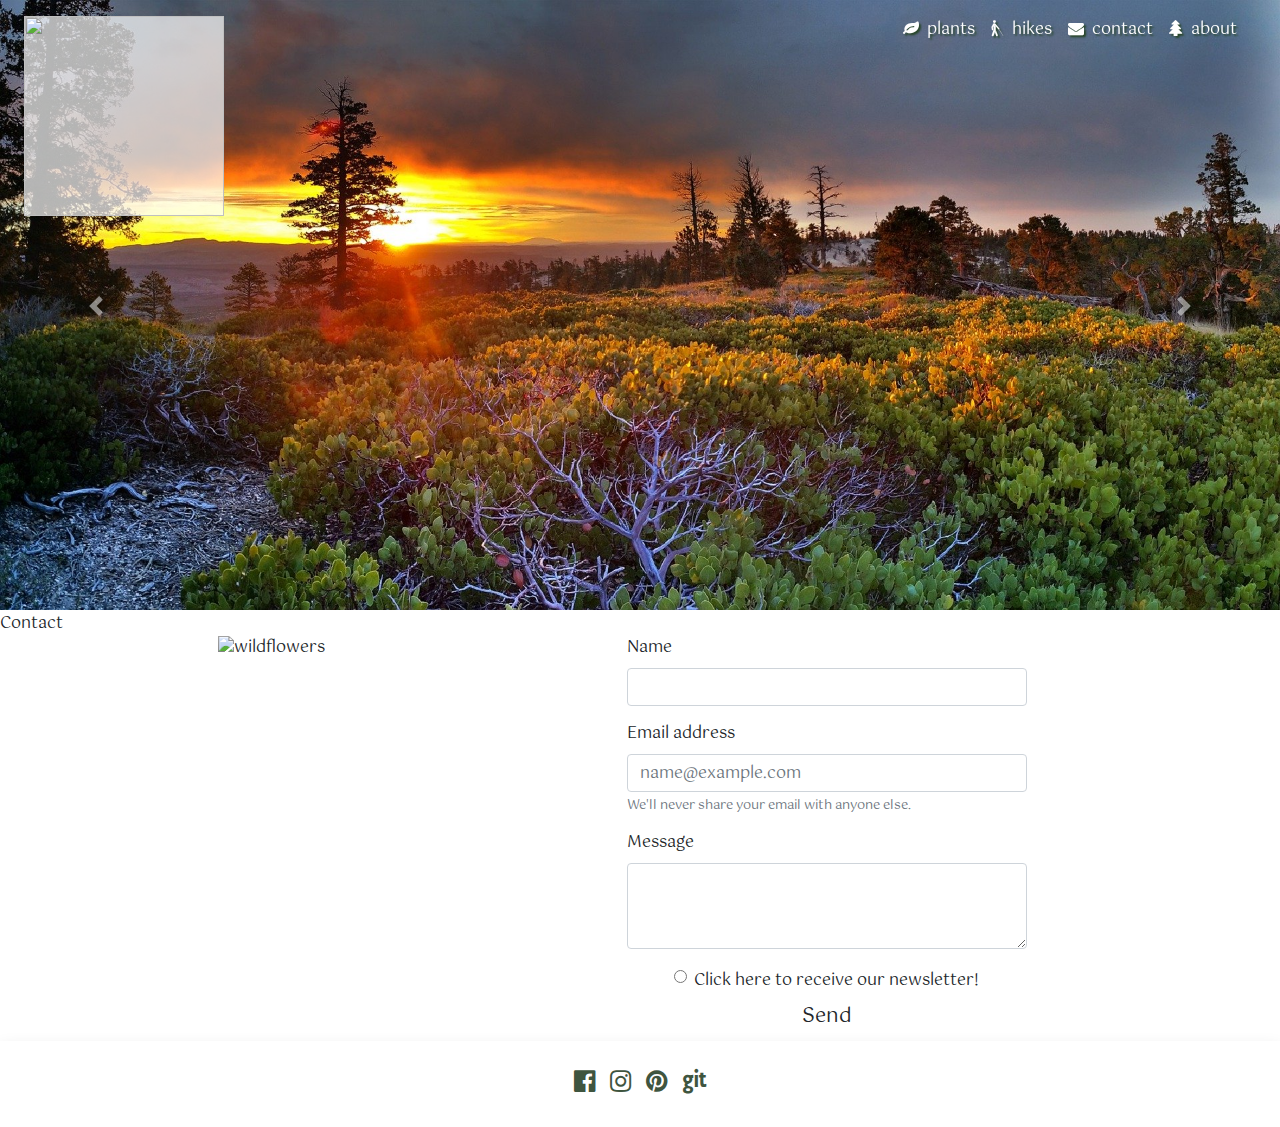
==== about.html @ c675bb7f "megan stuff" ====
<!DOCTYPE html>
<html lang="en">

<head>
    <meta charset="UTF-8">
    <meta name="viewport" content="width=device-width, initial-scale=1.0">
    <link href="https://fonts.googleapis.com/css?family=Poiret+One&display=swap" rel="stylesheet">
    <link href="https://fonts.googleapis.com/css2?family=Gotu&display=swap" rel="stylesheet">
    <link href="https://fonts.googleapis.com/css?family=Manrope&display=swap" rel="stylesheet">
    <link rel="stylesheet" href="https://stackpath.bootstrapcdn.com/bootstrap/4.3.1/css/bootstrap.min.css"
        integrity="sha384-ggOyR0iXCbMQv3Xipma34MD+dH/1fQ784/j6cY/iJTQUOhcWr7x9JvoRxT2MZw1T" crossorigin="anonymous">
    <link rel="stylesheet" href="https://maxcdn.bootstrapcdn.com/font-awesome/4.7.0/css/font-awesome.min.css">
    <script src="//cdnjs.cloudflare.com/ajax/libs/ScrollMagic/2.0.7/ScrollMagic.min.js"></script>
    <script src="//cdnjs.cloudflare.com/ajax/libs/ScrollMagic/2.0.7/plugins/debug.addIndicators.min.js"></script>
    <link rel="stylesheet" media="screen" href="style.css">
    <link href='https://api.mapbox.com/mapbox-gl-js/v1.9.1/mapbox-gl.css' rel='stylesheet'>
    <title>Eat Wild!</title>
</head>

<body>

    <div class="container-fluid p-0">
        <nav
            class="navbar navbar-expand-sm navbar-expand-lg col-12 navbar-light bg-white static-top shadow p-0 fixed-top">

            <a class="logo-link" href="index.html"><img class="logo mt-3 ml-4"
                    src="images/h&f-logo5.png"></a>
            <div class="nav">
                <ul class="navbar-nav">
                    <li class="nav-item">
                        <a class="nav-link text-white text-shadow" href="plants.html"><i class="fa fa-leaf pr-2"></i>plants</a>
           
                    </li>
                    <li class="nav-item">
                        <a class="nav-link current-page text-white text-shadow" href="hikes.html"><i
                                class="fa fa-blind pr-2"></i>hikes</a>
                    </li>
                    <li class="nav-item">
                        <a class="nav-link text-white text-shadow" href="contact.html"><i
                                class="fa fa-envelope pr-2"></i>contact</a>
                    </li>
                    <li class="nav-item">

                        <a class="nav-link text-white text-shadow" href="about.html"><i
                                class="fa fa-tree pr-2"></i>about</a>
                    </li>
                </ul>
            </div>
        </nav>

        <div id="carouselExampleControls" class="carousel slide" data-ride="carousel">
            <div class="carousel-inner">
                <div class="carousel-item active" data-pause="false">
                    <img class="d-block w-100" src="images/sunrise.jpg" alt="First slide">

                </div>
                <div class="carousel-item">
                    <img class="d-block w-100" src="images/zion-park.jpg" alt="Second slide">
                </div>
                <div class="carousel-item">
                    <img class="d-block w-100" src="images/mtns.jpg" alt="Third slide">
                </div>
                <div class="carousel-item">
                    <img class="d-block w-100" src="images/wild.jpg" alt="Fourth slide">
                </div>
                <div class="carousel-item">
                    <img class="d-block w-100" src="images/wild2.jpg" alt="Fifth slide">
                </div>
                <div class="carousel-item">
                    <img class="d-block w-100" src="images/utah-mountain.jpg" alt="Sixth slide">
                </div>

            </div>
            <a class="carousel-control-prev" href="#carouselExampleControls" role="button" data-slide="prev">
                <span class="carousel-control-prev-icon" aria-hidden="true"></span>
                <span class="sr-only">Previous</span>
            </a>
            <a class="carousel-control-next" href="#carouselExampleControls" role="button" data-slide="next">
                <span class="carousel-control-next-icon" aria-hidden="true"></span>
                <span class="sr-only">Next</span>
            </a>
        </div>
    </div>

    <div class="container-fluid contact-space p-0">
        <div class=row>
            <div class="col-lg-12">
                <div class="page-header-box">Contact</div>
            </div>
        </div>
        
        <div class="row">
            <div class="col-lg-2"></div>
            <div class="col-lg-8 my-auto">
                <div class="form">
                    <img src="images/photo-1528539054466-ccb019c0862c.jpeg" class="contact-image" width="250px" alt="wildflowers">
                    <form style="float:right; width:400px; margin-right:35px;">
                        <div class="form-group">
                            <label for="contact-name">Name</label>
                            <input class="form-control" type="text"></input>
                        </div>
                        <div class="form-group">
                            <label for="contact-email">Email address</label>
                            <input type="email" class="form-control" id="contact-email" placeholder="name@example.com" aria-describedby="emailHelp">
                            <small id="emailHelp" class="form-text text-muted">We'll never share your email with anyone else.</small>
                        </div>
                        <div class="form-group">
                            <label for="contact-message">Message</label>
                            <textarea class="form-control" rows="3"></textarea>
                        </div>
                        <div class="contact-button-box text-center">
                            <div class="form-check">
                                <input type="radio" class="form-check-input" id="materialUnchecked" name="materialRadio">
                                <label class="form-check-label" for="materialUnchecked" style="margin-top: 4px;">Click here to receive our newsletter!</label>
                            </div>
                            <button type="submit" class="btn contact-btn btn-lg">Send</button>
                        </div>
                    </form>
                </div>
            </div>
            <div class="col-lg-2"></div>
        </div>

        <footer class="container-fluid text-center border-0 rounded-0 pl-0 pr-0 pt-4 pb-4 shadow">
            <a href=""><i class="fa fa-facebook-official p-1"></i></a>
            <a href=""><i class="fa fa-instagram p-1"></i></a>
            <a href=""><i class="fa fa-pinterest p-1"></i></a>
            <a href="https://github.com/lindseypaluso/project1"><i class="fa fa-git p-1"></i></a>
        </footer>
    </div>

        <script src='https://api.mapbox.com/mapbox-gl-js/v1.9.1/mapbox-gl.js'></script>
         <script src="https://code.jquery.com/jquery-3.4.1.min.js"
            integrity="sha256-CSXorXvZcTkaix6Yvo6HppcZGetbYMGWSFlBw8HfCJo=" crossorigin="anonymous"></script>
        <script src="https://cdn.jsdelivr.net/npm/popper.js@1.16.0/dist/umd/popper.min.js"
            integrity="sha384-Q6E9RHvbIyZFJoft+2mJbHaEWldlvI9IOYy5n3zV9zzTtmI3UksdQRVvoxMfooAo"
            crossorigin="anonymous"></script>
        <script src="https://stackpath.bootstrapcdn.com/bootstrap/4.4.1/js/bootstrap.min.js"
            integrity="sha384-wfSDF2E50Y2D1uUdj0O3uMBJnjuUD4Ih7YwaYd1iqfktj0Uod8GCExl3Og8ifwB6"
            crossorigin="anonymous"></script>
        <script src="javascript.js"></script>

</body>

</html>
---- style.css ----
body {

  font-family: 'Gotu', sans-serif;

}

.carousel-inner {
  border-bottom: 2px solid white;
}

.text-shadow {
  text-shadow: 2px 2px 2px #29472A;
}

.nav {

  position: absolute;
  text-align: right;
  top: 10px;
  right: 35px;
  z-index: 1;
}

.logo {
  position: absolute;
  background:rgba(255,255,255, 0.7);
  top: 0px;
  width: 200px;
  height: 200px;
}

.logo-link {
  position: absolute;
  top: 0px;
  width: 200px;
  height: 200px;
  z-index: 1;
}

.map-space {

}

.plant-box {
  background-color: #f1faed;
  color: rgb(44, 66, 44);
}

.plant-list {
  list-style-type: none;
}

.plant-space {
  background-color: rgb(239, 243, 240);
}

.plants-header-box {
  background-image: url("images/photo-1425736317462-a103b1303a35.jpeg");
  color: white;
  height: 100px;
  margin-top: 50px;
  text-align: center;
  font-size: 60px;
  padding: 10px;
  border-top: 2px solid white;
  border-bottom: 2px solid white;
}

.card {
  margin: auto;
  margin-top: 40px;
  margin-bottom: 30px;
  border: 1px solid gray;
}

h5 {
  text-align: center;
}

#plant-button {
  color: white;
  font-size: 12px;
  background-color: rgb(32, 53, 37);
}

#modal-button {
  color: white;
  font-size: 12px;
  background-color: rgb(32, 53, 37);
}

.card-title {
  padding: 0px;
}




footer {
  background-color: white;
  color: rgb(44, 66, 44); 
  font-size: 25px;
}

a:hover {
  color: white;
}

a:link, a:visited {
  color: rgb(63, 85, 63); 
}

@media only screen and (max-width: 768px){
  .centerbox {
    margin: 0px auto;
    width: 640px;
  }

  .myname {
    float: none;
    display: block;
  }

  .topnav a {
    float: right;
    width: 27.5%;
  }

}

@media only screen and (max-width: 640px){
  .centerbox {
    margin: 0px auto;
    width: 500px;
  }

  .myname {
    float: none;
    display: block;
  }

  .topnav a {
    float: right;
    width: 27.5%;
  }
  }
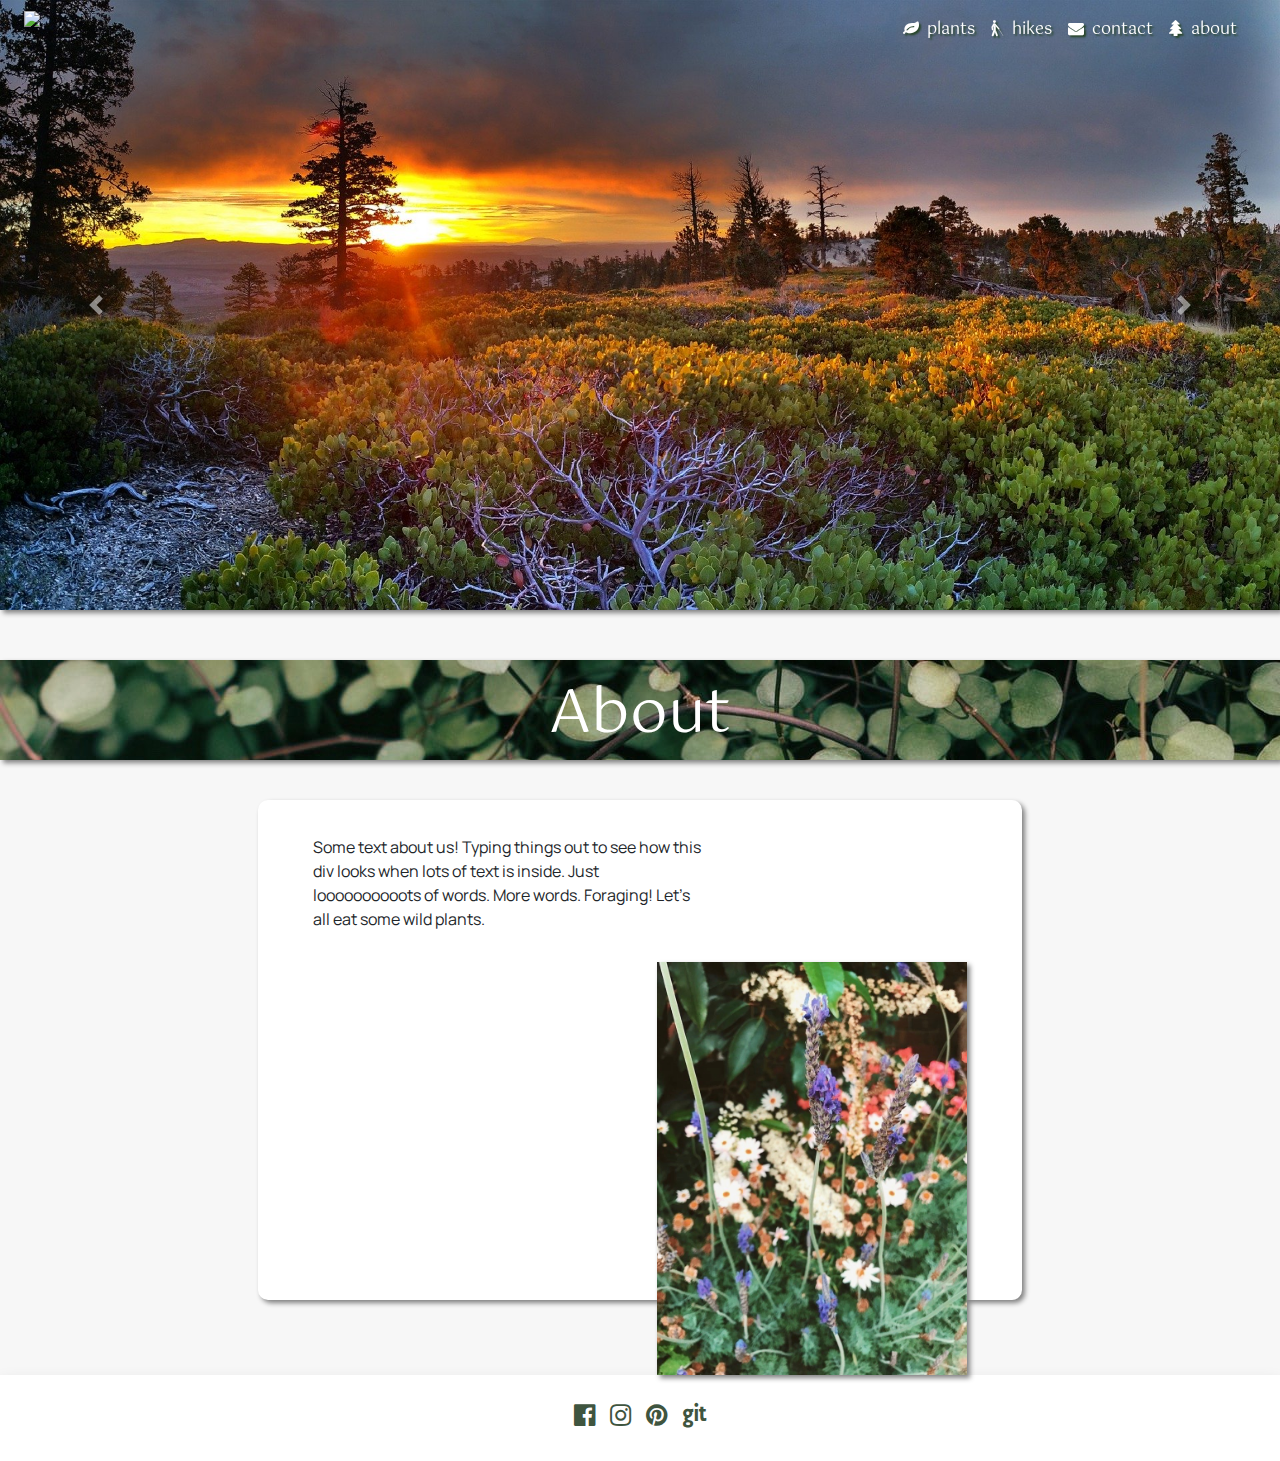
==== commit 8188f0f3: "Created an about page and edited the CSS to seperate the recipe cards on the home page from the plan" ====
--- a/about.html
+++ b/about.html
@@ -82,40 +82,20 @@
         </div>
     </div>
 
-    <div class="container-fluid contact-space p-0">
+    <div class="container-fluid about-space p-0">
         <div class=row>
             <div class="col-lg-12">
-                <div class="page-header-box">Contact</div>
+                <div class="page-header-box">About</div>
             </div>
         </div>
-        
         <div class="row">
             <div class="col-lg-2"></div>
             <div class="col-lg-8 my-auto">
-                <div class="form">
-                    <img src="images/photo-1528539054466-ccb019c0862c.jpeg" class="contact-image" width="250px" alt="wildflowers">
-                    <form style="float:right; width:400px; margin-right:35px;">
-                        <div class="form-group">
-                            <label for="contact-name">Name</label>
-                            <input class="form-control" type="text"></input>
-                        </div>
-                        <div class="form-group">
-                            <label for="contact-email">Email address</label>
-                            <input type="email" class="form-control" id="contact-email" placeholder="name@example.com" aria-describedby="emailHelp">
-                            <small id="emailHelp" class="form-text text-muted">We'll never share your email with anyone else.</small>
-                        </div>
-                        <div class="form-group">
-                            <label for="contact-message">Message</label>
-                            <textarea class="form-control" rows="3"></textarea>
-                        </div>
-                        <div class="contact-button-box text-center">
-                            <div class="form-check">
-                                <input type="radio" class="form-check-input" id="materialUnchecked" name="materialRadio">
-                                <label class="form-check-label" for="materialUnchecked" style="margin-top: 4px;">Click here to receive our newsletter!</label>
-                            </div>
-                            <button type="submit" class="btn contact-btn btn-lg">Send</button>
-                        </div>
-                    </form>
+                <div class="about-box">
+                    <div class="about-text">
+                        <p>Some text about us! Typing things out to see how this div looks when lots of text is inside. Just loooooooooots of words. More words. Foraging! Let's all eat some wild plants.</p>
+                    </div>
+                    <img src="images/photo-1560162071-5bc08b11ecc8 2 2.jpeg" class="about-image" alt="wildflowers">
                 </div>
             </div>
             <div class="col-lg-2"></div>
--- a/style.css
+++ b/style.css
@@ -1,19 +1,21 @@
 body {
-
   font-family: 'Gotu', sans-serif;
-
-}
-
-.carousel-inner {
-  border-bottom: 2px solid white;
 }
 
 .text-shadow {
   text-shadow: 2px 2px 2px #29472A;
+  font-family: 'Gotu', sans-serif;
+}
+
+.carousel-inner {
+  box-shadow: 3px 3px 5px grey;
+}
+
+.text-shadow {
+  text-shadow: 2px 2px 2px #29472A;
 }
 
 .nav {
-
   position: absolute;
   text-align: right;
   top: 10px;
@@ -23,26 +25,22 @@
 
 .logo {
   position: absolute;
-  background:rgba(255,255,255, 0.7);
+  /* background:rgba(255,255,255, 0.7); */
+  top: -5px;
+  width: 170px;
+  /* height: 200px; */
+}
+
+.logo-link {
+  position: absolute;
   top: 0px;
   width: 200px;
   height: 200px;
-}
-
-.logo-link {
-  position: absolute;
-  top: 0px;
-  width: 200px;
-  height: 200px;
-  z-index: 1;
-}
-
-.map-space {
-
-}
-
-.plant-box {
-  background-color: #f1faed;
+  z-index: 1;
+}
+
+.side-bar {
+  background-color: white;
   color: rgb(44, 66, 44);
 }
 
@@ -50,48 +48,126 @@
   list-style-type: none;
 }
 
-.plant-space {
-  background-color: rgb(239, 243, 240);
-}
-
-.plants-header-box {
-  background-image: url("images/photo-1425736317462-a103b1303a35.jpeg");
+.plant-space, .contact-space, .about-space {
+  background-color: rgb(247, 247, 247);
+}
+
+.page-header-box {
+  background-image: url("images/photo-1425736317462-a103b1303a35 copy 2.jpeg");
   color: white;
   height: 100px;
   margin-top: 50px;
   text-align: center;
   font-size: 60px;
   padding: 10px;
-  border-top: 2px solid white;
-  border-bottom: 2px solid white;
-}
-
-.card {
+  box-shadow: 3px 3px 5px grey;
+}
+
+.plant-card {
   margin: auto;
-  margin-top: 40px;
-  margin-bottom: 30px;
-  border: 1px solid gray;
-}
-
-h5 {
+  margin-top: 20px;
+  margin-bottom: 40px;
+  box-shadow: 3px 3px 5px grey;
+}
+
+.plant-card-title {
+  position: absolute;
+  bottom: 40px;
+  z-index: 1;
+  background:rgba(245, 255, 247, 0.8);
+  padding: 10px 20px 10px 40px;
+  font-weight: bold;
+  color: rgb(44, 66, 44);
   text-align: center;
-}
-
-#plant-button {
+  padding: 10px 15px 10px 15px;
+  width: 214px;
+  height: 40px;
+}
+
+#modal-button {
   color: white;
   font-size: 12px;
   background-color: rgb(32, 53, 37);
 }
 
-#modal-button {
-  color: white;
-  font-size: 12px;
+.form {
+  box-shadow: 3px 3px 5px grey;
+  border-radius: 10px;
+  margin: 40px;
+  padding: 30px;
+  font-family: 'Manrope', sans-serif;
+  background-color: white;
+  height: 500px;
+}
+
+.contact-btn {
+  color: white;
+  font-size: 15px;
   background-color: rgb(32, 53, 37);
-}
-
-.card-title {
-  padding: 0px;
-}
+  margin: auto;
+  margin-top: 30px;
+}
+
+.form-check {
+  margin: auto;
+}
+
+label {
+  margin-bottom: 5px;
+}
+
+.contact-image {
+  float: left; 
+  width: 280px; 
+  margin-left: 35px; 
+  margin-top: 5px; 
+  box-shadow: 3px 3px 5px grey;
+}
+
+.modal-img {
+  float: left; 
+  width: 300px; 
+  margin-left: 20px; 
+  margin-top: 10px; 
+  box-shadow: 3px 3px 5px grey;
+}
+
+.modal-text {
+  float: right; 
+  width: 400px; 
+  margin-right: 20px; 
+  margin-top: 10px;
+}
+
+.about-box {
+  box-shadow: 3px 3px 5px grey;
+  border-radius: 10px;
+  margin: 40px;
+  padding: 20px;
+  font-family: 'Manrope', sans-serif;
+  background-color: white;
+  height: 500px;
+}
+
+.about-image {
+  float: right; 
+  width: 310px; 
+  margin-right: 35px; 
+  margin-top: 15px;
+  box-shadow: 3px 3px 5px grey;
+  margin-left: 15px;
+}
+
+.about-text {
+  float: left; 
+  width: 390px;
+  margin-left: 35px;
+  margin-top: 15px;
+  margin-right: 15px;
+}
+
+
+
 
 
 
@@ -100,6 +176,7 @@
   background-color: white;
   color: rgb(44, 66, 44); 
   font-size: 25px;
+  box-shadow: 3px 3px 5px grey;
 }
 
 a:hover {
@@ -108,41 +185,82 @@
 
 a:link, a:visited {
   color: rgb(63, 85, 63); 
+} 
+
+.bottom-bar {
+  display: none;
+  color: rgb(44, 66, 44);
+}
+
+.card-title {
+  position: absolute;
+  bottom: 10px;
+  z-index: 1;
+  background:rgba(245, 255, 247, 0.8);
+  padding: 10px 20px 10px 40px;
+  font-weight: bold;
+  color: rgb(44, 66, 44);
+}
+
+.plant-icons {
+  font-size: 25px;
+}
+
+.map-plants {
+  border-top: 2px solid rgb(188, 196, 190);
+  border-bottom: 2px solid rgb(188, 196, 190);
+}
+
+.map-box {
+  width: 100%;
+  height: 500px;
+}
+
+@media only screen and (max-width: 991px){
+  .side-bar {
+  display: none;
+  }
+
+  .bottom-bar {
+    display: inherit;
+  }
 }
 
 @media only screen and (max-width: 768px){
-  .centerbox {
-    margin: 0px auto;
-    width: 640px;
-  }
-
-  .myname {
-    float: none;
-    display: block;
-  }
-
-  .topnav a {
-    float: right;
-    width: 27.5%;
-  }
-
+  .map-box {
+    width: 100%;
+    height: 400px;
+  }
 }
 
 @media only screen and (max-width: 640px){
-  .centerbox {
-    margin: 0px auto;
-    width: 500px;
-  }
-
-  .myname {
-    float: none;
-    display: block;
-  }
-
-  .topnav a {
-    float: right;
-    width: 27.5%;
-  }
-  }
+  .map-box {
+    width: 100%;
+    height: 300px;
+}
+
+  }
+
+  #reveal2 {
+		opacity: 0;
+		-webkit-transform: rotate(40deg) scale(0.5);
+			 -moz-transform: rotate(40deg) scale(0.5);
+				-ms-transform: rotate(40deg) scale(0.5);
+				 -o-transform: rotate(40deg) scale(0.5);
+						transform: rotate(40deg) scale(0.5);
+		-webkit-transition: all 0.8s ease-in-out;
+			 -moz-transition: all 0.8s ease-in-out;
+				-ms-transition: all 0.8s ease-in-out;
+				 -o-transition: all 0.8s ease-in-out;
+						transition: all 0.8s ease-in-out;
+	}
+	#reveal2.visible {
+		opacity: 1;
+		-webkit-transform: none;
+			 -moz-transform: none;
+				-ms-transform: none;
+				 -o-transform: none;
+						transform: none;
+	}
       
     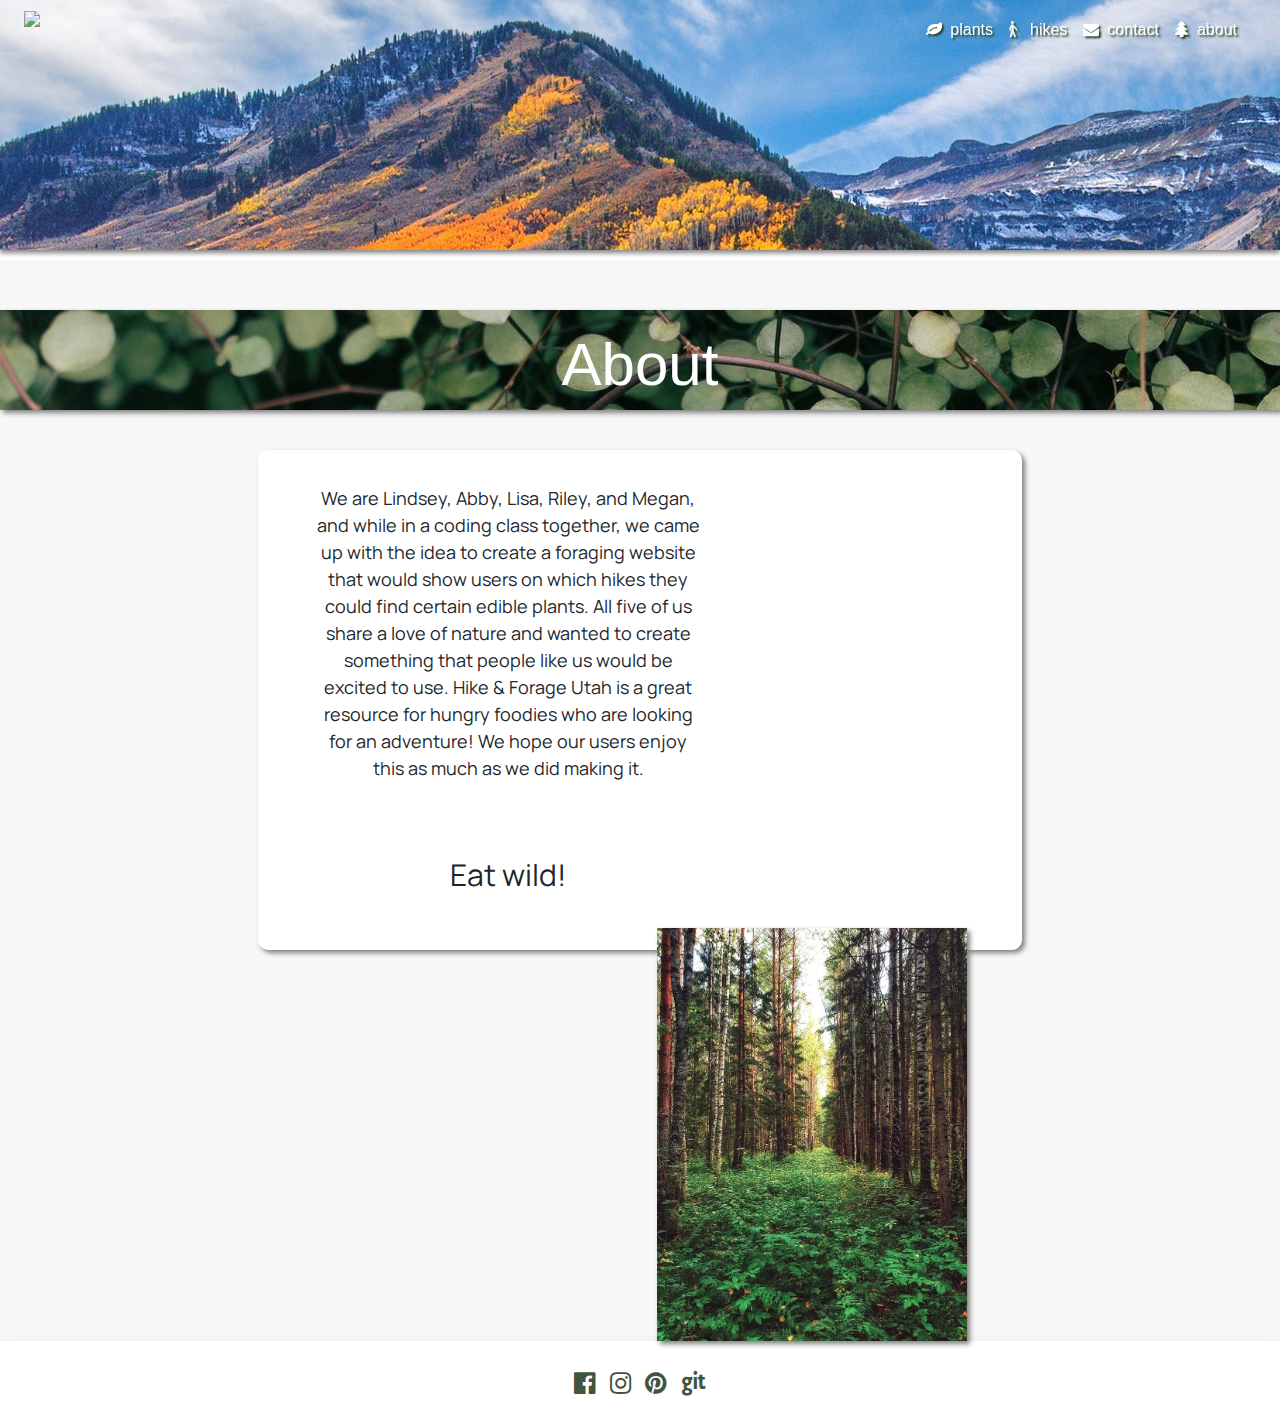
==== commit 9bc9eccb: "Merge pull request #30 from lindseypaluso/megan" ====
--- a/about.html
+++ b/about.html
@@ -48,38 +48,7 @@
             </div>
         </nav>
 
-        <div id="carouselExampleControls" class="carousel slide" data-ride="carousel">
-            <div class="carousel-inner">
-                <div class="carousel-item active" data-pause="false">
-                    <img class="d-block w-100" src="images/sunrise.jpg" alt="First slide">
-
-                </div>
-                <div class="carousel-item">
-                    <img class="d-block w-100" src="images/zion-park.jpg" alt="Second slide">
-                </div>
-                <div class="carousel-item">
-                    <img class="d-block w-100" src="images/mtns.jpg" alt="Third slide">
-                </div>
-                <div class="carousel-item">
-                    <img class="d-block w-100" src="images/wild.jpg" alt="Fourth slide">
-                </div>
-                <div class="carousel-item">
-                    <img class="d-block w-100" src="images/wild2.jpg" alt="Fifth slide">
-                </div>
-                <div class="carousel-item">
-                    <img class="d-block w-100" src="images/utah-mountain.jpg" alt="Sixth slide">
-                </div>
-
-            </div>
-            <a class="carousel-control-prev" href="#carouselExampleControls" role="button" data-slide="prev">
-                <span class="carousel-control-prev-icon" aria-hidden="true"></span>
-                <span class="sr-only">Previous</span>
-            </a>
-            <a class="carousel-control-next" href="#carouselExampleControls" role="button" data-slide="next">
-                <span class="carousel-control-next-icon" aria-hidden="true"></span>
-                <span class="sr-only">Next</span>
-            </a>
-        </div>
+        <div class="page-header"></div>
     </div>
 
     <div class="container-fluid about-space p-0">
@@ -93,9 +62,10 @@
             <div class="col-lg-8 my-auto">
                 <div class="about-box">
                     <div class="about-text">
-                        <p>Some text about us! Typing things out to see how this div looks when lots of text is inside. Just loooooooooots of words. More words. Foraging! Let's all eat some wild plants.</p>
+                        <p>We are Lindsey, Abby, Lisa, Riley, and Megan, and while in a coding class together, we came up with the idea to create a foraging website that would show users on which hikes they could find certain edible plants. All five of us share a love of nature and wanted to create something that people like us would be excited to use. Hike & Forage Utah is a great resource for hungry foodies who are looking for an adventure! We hope our users enjoy this as much as we did making it.</p>
+                        <br><br><p style="font-size:30px;">Eat wild!</p>
                     </div>
-                    <img src="images/photo-1560162071-5bc08b11ecc8 2 2.jpeg" class="about-image" alt="wildflowers">
+                    <img src="images/photo-1567755025984-63bb19fc5444.jpeg" class="about-image" alt="forage">
                 </div>
             </div>
             <div class="col-lg-2"></div>
--- a/style.css
+++ b/style.css
@@ -1,20 +1,25 @@
+/* Text styling */
 body {
-  font-family: 'Gotu', sans-serif;
+  font-family: 'Spartan', sans-serif;
+}
+a:hover {
+  color: white;
 }
 
 .text-shadow {
   text-shadow: 2px 2px 2px #29472A;
-  font-family: 'Gotu', sans-serif;
+  font-family: 'Spartan', sans-serif;
 }
 
 .carousel-inner {
   box-shadow: 3px 3px 5px grey;
 }
 
-.text-shadow {
-  text-shadow: 2px 2px 2px #29472A;
-}
-
+a:link, a:visited {
+  color: rgb(63, 85, 63); 
+} 
+
+/* Nav */
 .nav {
   position: absolute;
   text-align: right;
@@ -23,14 +28,22 @@
   z-index: 1;
 }
 
+/* Logo */
 .logo {
   position: absolute;
-  /* background:rgba(255,255,255, 0.7); */
   top: -5px;
   width: 170px;
+}
+<<<<<<< HEAD
+=======
+
+.logo2 {
+  position: absolute;
+  width: 170px;
   /* height: 200px; */
 }
 
+>>>>>>> master
 .logo-link {
   position: absolute;
   top: 0px;
@@ -39,15 +52,94 @@
   z-index: 1;
 }
 
+/* Form */
+.hike-search {
+  position: absolute;
+  z-index: 1;
+}
+.form-control {
+  font-size: 12px;
+  color: lightslategray;
+}
+.search-button {
+  background-color: rgb(44, 66, 44);
+}
+
+/* Map */
+.map-section {
+  border-top: 2px solid rgb(188, 196, 190);
+  border-bottom: 2px solid rgb(188, 196, 190);
+}
+.map-box {
+  width: 100%;
+  height: 500px;
+}
+
+/* Plant side bar, Only on larger screens*/
 .side-bar {
   background-color: white;
   color: rgb(44, 66, 44);
 }
-
 .plant-list {
   list-style-type: none;
 }
 
+/* Plant bar beneath map (only on smaller screen sizes) */
+.bottom-bar {
+  display: none;
+  color: rgb(44, 66, 44);
+}
+
+/* Responsive features to show and nav plant sections by screen size */
+@media only screen and (max-width: 991px){
+  .side-bar {
+  display: none;
+  }
+  .bottom-bar {
+    display: inherit;
+  }
+}
+@media only screen and (max-width: 768px){
+  .map-box {
+    width: 100%;
+    height: 400px;
+  }
+}
+@media only screen and (max-width: 640px){
+  .map-box {
+    width: 100%;
+    height: 300px;
+}
+  }
+
+/* Recipe Section */
+.card-title {
+  position: absolute;
+  bottom: 10px;
+  z-index: 1;
+  background:rgba(245, 255, 247, 0.8);
+  padding: 10px 20px 10px 40px;
+  font-weight: bold;
+  color: rgb(44, 66, 44);
+}
+
+/* Footer */
+footer {
+  background-color: white;
+  color: rgb(44, 66, 44); 
+  font-size: 25px;
+}
+
+/* Page header */
+.page-header {
+  background-image: url("images/mtns2.jpeg");
+  width: 100%;
+  height: 250px;
+  box-shadow: 0px 3px 5px grey;
+  margin-bottom: 10px;
+}
+
+/* Plant Page */
 .plant-space, .contact-space, .about-space {
   background-color: rgb(247, 247, 247);
 }
@@ -72,7 +164,7 @@
 
 .plant-card-title {
   position: absolute;
-  bottom: 40px;
+  bottom: 50px;
   z-index: 1;
   background:rgba(245, 255, 247, 0.8);
   padding: 10px 20px 10px 40px;
@@ -80,29 +172,36 @@
   color: rgb(44, 66, 44);
   text-align: center;
   padding: 10px 15px 10px 15px;
-  width: 214px;
+  width: 75%;
   height: 40px;
-}
-
-#modal-button {
+  float: right;
+}
+
+#plant-button {
   color: white;
   font-size: 12px;
   background-color: rgb(32, 53, 37);
 }
-
-.form {
-  box-shadow: 3px 3px 5px grey;
-  border-radius: 10px;
-  margin: 40px;
-  padding: 30px;
-  font-family: 'Manrope', sans-serif;
-  background-color: white;
-  height: 500px;
-}
-
+#modal-button {
+  color: white;
+  font-size: 12px;
+  background-color: rgb(32, 53, 37);
+}
+
+/* Hike Page */
+
+.hike-image {
+  object-fit: cover;
+  height: 100px;
+  width: 100px;
+  object-position: 20%;
+  overflow: hidden;
+}
+
+/* Contact Page */
 .contact-btn {
   color: white;
-  font-size: 15px;
+  font-size: 18px;
   background-color: rgb(32, 53, 37);
   margin: auto;
   margin-top: 30px;
@@ -112,18 +211,39 @@
   margin: auto;
 }
 
-label {
-  margin-bottom: 5px;
-}
-
 .contact-image {
   float: left; 
   width: 280px; 
-  margin-left: 35px; 
-  margin-top: 5px; 
-  box-shadow: 3px 3px 5px grey;
-}
-
+  margin: 40px 40px 40px 55px;
+  box-shadow: 3px 3px 5px grey;
+}
+
+.contact-form-box {
+  height: 500px;
+  background-color: white;
+  box-shadow: 3px 3px 5px grey;
+  margin: 40px 55px 40px 40px;
+  font-family: 'Manrope', sans-serif;
+  border-radius: 10px;
+}
+
+.contact-form {
+  margin: 40px 50px 0px 40px;
+}
+
+
+
+
+
+
+
+
+
+
+
+
+
+/* Plant modals */
 .modal-img {
   float: left; 
   width: 300px; 
@@ -139,6 +259,14 @@
   margin-top: 10px;
 }
 
+.modal-recipe-link {
+  float: right; 
+  width: 400px; 
+  margin-right: 20px; 
+  margin-top: 10px;
+}
+
+/* About page */
 .about-box {
   box-shadow: 3px 3px 5px grey;
   border-radius: 10px;
@@ -164,14 +292,11 @@
   margin-left: 35px;
   margin-top: 15px;
   margin-right: 15px;
-}
-
-
-
-
-
-
-
+  font-size: 18px;
+  text-align: center;
+}
+
+/* Footer */
 footer {
   background-color: white;
   color: rgb(44, 66, 44); 
@@ -241,6 +366,7 @@
 
   }
 
+/* Scroll animations */
   #reveal2 {
 		opacity: 0;
 		-webkit-transform: rotate(40deg) scale(0.5);
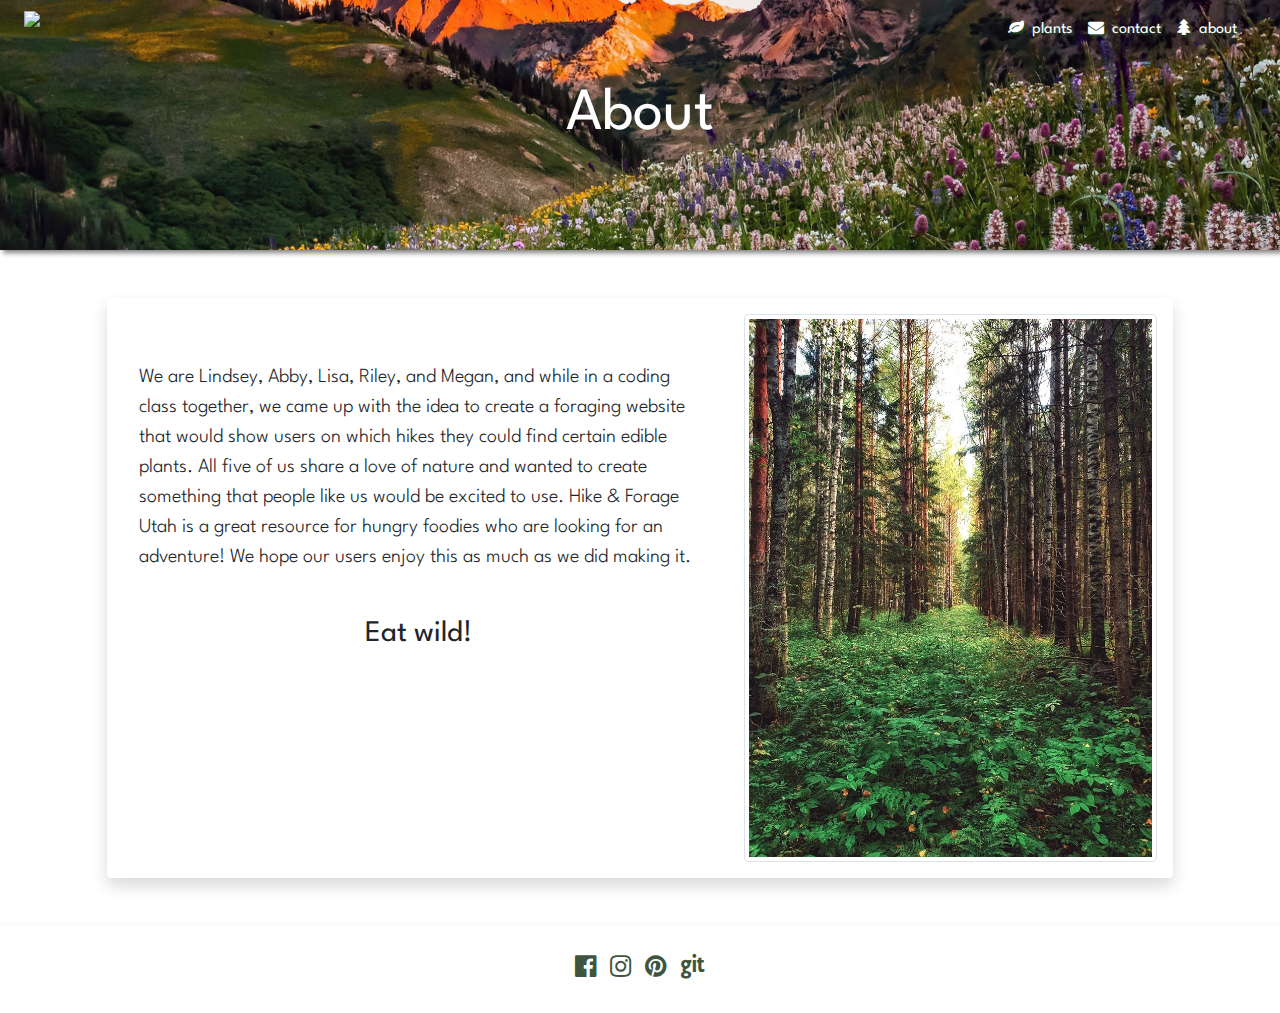
==== commit c555af0e: "Merge pull request #36 from lindseypaluso/lisa-branch" ====
--- a/about.html
+++ b/about.html
@@ -5,13 +5,11 @@
     <meta charset="UTF-8">
     <meta name="viewport" content="width=device-width, initial-scale=1.0">
     <link href="https://fonts.googleapis.com/css?family=Poiret+One&display=swap" rel="stylesheet">
-    <link href="https://fonts.googleapis.com/css2?family=Gotu&display=swap" rel="stylesheet">
+    <link href="https://fonts.googleapis.com/css2?family=Spartan&display=swap" rel="stylesheet">
     <link href="https://fonts.googleapis.com/css?family=Manrope&display=swap" rel="stylesheet">
     <link rel="stylesheet" href="https://stackpath.bootstrapcdn.com/bootstrap/4.3.1/css/bootstrap.min.css"
         integrity="sha384-ggOyR0iXCbMQv3Xipma34MD+dH/1fQ784/j6cY/iJTQUOhcWr7x9JvoRxT2MZw1T" crossorigin="anonymous">
     <link rel="stylesheet" href="https://maxcdn.bootstrapcdn.com/font-awesome/4.7.0/css/font-awesome.min.css">
-    <script src="//cdnjs.cloudflare.com/ajax/libs/ScrollMagic/2.0.7/ScrollMagic.min.js"></script>
-    <script src="//cdnjs.cloudflare.com/ajax/libs/ScrollMagic/2.0.7/plugins/debug.addIndicators.min.js"></script>
     <link rel="stylesheet" media="screen" href="style.css">
     <link href='https://api.mapbox.com/mapbox-gl-js/v1.9.1/mapbox-gl.css' rel='stylesheet'>
     <title>Eat Wild!</title>
@@ -21,7 +19,8 @@
 
     <div class="container-fluid p-0">
         <nav
-            class="navbar navbar-expand-sm navbar-expand-lg col-12 navbar-light bg-white static-top shadow p-0 fixed-top">
+
+            class="navbar navbar-expand-sm navbar-expand-lg col-12 navbar-light bg-white shadow p-0" id="navlinks">
 
             <a class="logo-link" href="index.html"><img class="logo mt-3 ml-4"
                     src="images/h&f-logo5.png"></a>
@@ -30,10 +29,6 @@
                     <li class="nav-item">
                         <a class="nav-link text-white text-shadow" href="plants.html"><i class="fa fa-leaf pr-2"></i>plants</a>
            
-                    </li>
-                    <li class="nav-item">
-                        <a class="nav-link current-page text-white text-shadow" href="hikes.html"><i
-                                class="fa fa-blind pr-2"></i>hikes</a>
                     </li>
                     <li class="nav-item">
                         <a class="nav-link text-white text-shadow" href="contact.html"><i
@@ -48,28 +43,25 @@
             </div>
         </nav>
 
-        <div class="page-header"></div>
+        <div class="page-header about-header-box">About</div>
     </div>
 
-    <div class="container-fluid about-space p-0">
-        <div class=row>
-            <div class="col-lg-12">
-                <div class="page-header-box">About</div>
+    <div class="container col-10 p-3 mt-5 mb-5 shadow rounded">
+        <div class="row">
+            <div class="col-7">
+            <p class="pt-5 pl-3 pr-3 lead">
+            We are Lindsey, Abby, Lisa, Riley, and Megan, and while in a coding class together, we came up with the idea to create a foraging website that would show users on which hikes they could find certain edible plants. All five of us share a love of nature and wanted to create something that people like us would be excited to use. Hike & Forage Utah is a great resource for hungry foodies who are looking for an adventure! We hope our users enjoy this as much as we did making it.
+            </p>
+            <br><p class="text-center" style="font-size:30px;">Eat wild!</p>
+            </div>
+            <div class="col-5">
+            <img src="images/photo-1567755025984-63bb19fc5444.jpeg" class="img-thumbnail" alt="forage">
             </div>
         </div>
-        <div class="row">
-            <div class="col-lg-2"></div>
-            <div class="col-lg-8 my-auto">
-                <div class="about-box">
-                    <div class="about-text">
-                        <p>We are Lindsey, Abby, Lisa, Riley, and Megan, and while in a coding class together, we came up with the idea to create a foraging website that would show users on which hikes they could find certain edible plants. All five of us share a love of nature and wanted to create something that people like us would be excited to use. Hike & Forage Utah is a great resource for hungry foodies who are looking for an adventure! We hope our users enjoy this as much as we did making it.</p>
-                        <br><br><p style="font-size:30px;">Eat wild!</p>
-                    </div>
-                    <img src="images/photo-1567755025984-63bb19fc5444.jpeg" class="about-image" alt="forage">
-                </div>
-            </div>
-            <div class="col-lg-2"></div>
-        </div>
+    </div>
+
+
+
 
         <footer class="container-fluid text-center border-0 rounded-0 pl-0 pr-0 pt-4 pb-4 shadow">
             <a href=""><i class="fa fa-facebook-official p-1"></i></a>
@@ -88,7 +80,6 @@
         <script src="https://stackpath.bootstrapcdn.com/bootstrap/4.4.1/js/bootstrap.min.js"
             integrity="sha384-wfSDF2E50Y2D1uUdj0O3uMBJnjuUD4Ih7YwaYd1iqfktj0Uod8GCExl3Og8ifwB6"
             crossorigin="anonymous"></script>
-        <script src="javascript.js"></script>
 
 </body>
 
--- a/style.css
+++ b/style.css
@@ -2,13 +2,14 @@
 body {
   font-family: 'Spartan', sans-serif;
 }
+
+
 a:hover {
   color: white;
 }
 
 .text-shadow {
   text-shadow: 2px 2px 2px #29472A;
-  font-family: 'Spartan', sans-serif;
 }
 
 .carousel-inner {
@@ -34,16 +35,12 @@
   top: -5px;
   width: 170px;
 }
-<<<<<<< HEAD
-=======
-
-.logo2 {
-  position: absolute;
-  width: 170px;
+
+#logo2 {
+  top: -32px;
   /* height: 200px; */
 }
 
->>>>>>> master
 .logo-link {
   position: absolute;
   top: 0px;
@@ -65,15 +62,6 @@
   background-color: rgb(44, 66, 44);
 }
 
-/* Map */
-.map-section {
-  border-top: 2px solid rgb(188, 196, 190);
-  border-bottom: 2px solid rgb(188, 196, 190);
-}
-.map-box {
-  width: 100%;
-  height: 500px;
-}
 
 /* Plant side bar, Only on larger screens*/
 .side-bar {
@@ -82,12 +70,21 @@
 }
 .plant-list {
   list-style-type: none;
+  justify-content: space-evenly;
+}
+.side-icon {
+  height: 40px;
+  width: 40px;
 }
 
 /* Plant bar beneath map (only on smaller screen sizes) */
 .bottom-bar {
   display: none;
   color: rgb(44, 66, 44);
+}
+.bottom-icon {
+  height: 60px;
+  width: 60px;
 }
 
 /* Responsive features to show and nav plant sections by screen size */
@@ -111,6 +108,23 @@
     height: 300px;
 }
   }
+
+/* Hike Results */
+.hike-image {
+  object-fit: cover;
+  height: 200px;
+  width: 200px;
+  object-position: 20%;
+  overflow: hidden;
+}
+
+.hikeDiv {
+  padding: 20px;
+}
+
+.background-results {
+  background: rgba(248, 255, 249, 0.8);
+}
 
 /* Recipe Section */
 .card-title {
@@ -132,7 +146,7 @@
 
 /* Page header */
 .page-header {
-  background-image: url("images/mtns2.jpeg");
+  background-image: url("images/mtns2.jpg");
   width: 100%;
   height: 250px;
   box-shadow: 0px 3px 5px grey;
@@ -143,15 +157,16 @@
 .plant-space, .contact-space, .about-space {
   background-color: rgb(247, 247, 247);
 }
-
-.page-header-box {
+.plant-modal {
+  cursor: pointer;
+}
+.plant-header-box {
   background-image: url("images/photo-1425736317462-a103b1303a35 copy 2.jpeg");
   color: white;
-  height: 100px;
-  margin-top: 50px;
+  background-size: cover;
   text-align: center;
   font-size: 60px;
-  padding: 10px;
+  padding-top: 70px;
   box-shadow: 3px 3px 5px grey;
 }
 
@@ -188,17 +203,17 @@
   background-color: rgb(32, 53, 37);
 }
 
-/* Hike Page */
-
-.hike-image {
-  object-fit: cover;
-  height: 100px;
-  width: 100px;
-  object-position: 20%;
-  overflow: hidden;
-}
-
 /* Contact Page */
+.contact-header-box {
+  background-image: url("images/juneberry.jpg");
+  color: white;
+  background-size: cover;
+  text-align: center;
+  font-size: 60px;
+  padding-top: 70px;
+  box-shadow: 3px 3px 5px grey;
+  background-position: bottom;
+}
 .contact-btn {
   color: white;
   font-size: 18px;
@@ -206,42 +221,6 @@
   margin: auto;
   margin-top: 30px;
 }
-
-.form-check {
-  margin: auto;
-}
-
-.contact-image {
-  float: left; 
-  width: 280px; 
-  margin: 40px 40px 40px 55px;
-  box-shadow: 3px 3px 5px grey;
-}
-
-.contact-form-box {
-  height: 500px;
-  background-color: white;
-  box-shadow: 3px 3px 5px grey;
-  margin: 40px 55px 40px 40px;
-  font-family: 'Manrope', sans-serif;
-  border-radius: 10px;
-}
-
-.contact-form {
-  margin: 40px 50px 0px 40px;
-}
-
-
-
-
-
-
-
-
-
-
-
-
 
 /* Plant modals */
 .modal-img {
@@ -267,6 +246,16 @@
 }
 
 /* About page */
+.about-header-box {
+  background-image: url("images/wild2.jpg");
+  color: white;
+  background-size: cover;
+  text-align: center;
+  font-size: 60px;
+  padding-top: 70px;
+  box-shadow: 3px 3px 5px grey;
+  background-position: center;
+}
 .about-box {
   box-shadow: 3px 3px 5px grey;
   border-radius: 10px;
@@ -365,28 +354,76 @@
 }
 
   }
-
-/* Scroll animations */
-  #reveal2 {
-		opacity: 0;
-		-webkit-transform: rotate(40deg) scale(0.5);
-			 -moz-transform: rotate(40deg) scale(0.5);
-				-ms-transform: rotate(40deg) scale(0.5);
-				 -o-transform: rotate(40deg) scale(0.5);
-						transform: rotate(40deg) scale(0.5);
-		-webkit-transition: all 0.8s ease-in-out;
-			 -moz-transition: all 0.8s ease-in-out;
-				-ms-transition: all 0.8s ease-in-out;
-				 -o-transition: all 0.8s ease-in-out;
-						transition: all 0.8s ease-in-out;
-	}
-	#reveal2.visible {
-		opacity: 1;
-		-webkit-transform: none;
-			 -moz-transform: none;
-				-ms-transform: none;
-				 -o-transform: none;
-						transform: none;
-	}
       
-    +/* Map */
+.map-section {
+  border-top: 2px solid rgb(188, 196, 190);
+  border-bottom: 2px solid rgb(188, 196, 190);
+}
+.map-box {
+  width: 100%;
+  height: 500px;
+}
+.juneberries {
+  background-image: url('images/juneberries.png');
+  background-size: cover;
+  width: 40px;
+  height: 40px;
+  cursor: pointer;
+}
+.inkycap {
+  background-image: url('images/inkycap.png');
+  background-size: cover;
+  width: 50px;
+  height: 50px;
+  cursor: pointer;
+}
+.sage {
+  background-image: url('images/sageleaves.png');
+  background-size: cover;
+  width: 50px;
+  height: 50px;
+  cursor: pointer;
+}
+.spinach {
+  background-image: url('images/wildspinach.png');
+  background-size: cover;
+  width: 40px;
+  height: 40px;
+  cursor: pointer;
+}
+.asparagus {
+  background-image: url('images/asparagus.png');
+  background-size: cover;
+  width: 5em;
+  height: 5em;
+  cursor: pointer;
+}
+.pinecone {
+  background-image: url('images/pinecone.png');
+  background-size: cover;
+  width: 40px;
+  height: 40px;
+  cursor: pointer;
+}
+.mulberry {
+  background-image: url('images/whitemulberry.png');
+  background-size: cover;
+  width: 50px;
+  height: 50px;
+  cursor: pointer;
+}
+.elderberry {
+  background-image: url('images/elderberry.png');
+  background-size: cover;
+  width: 50px;
+  height: 50px;
+  cursor: pointer;
+}
+.mapboxgl-popup {
+  max-width: 400px;
+}
+.mapboxgl-popup-content {
+  text-align: center;
+  font-family: 'Spartan', sans-serif;
+}